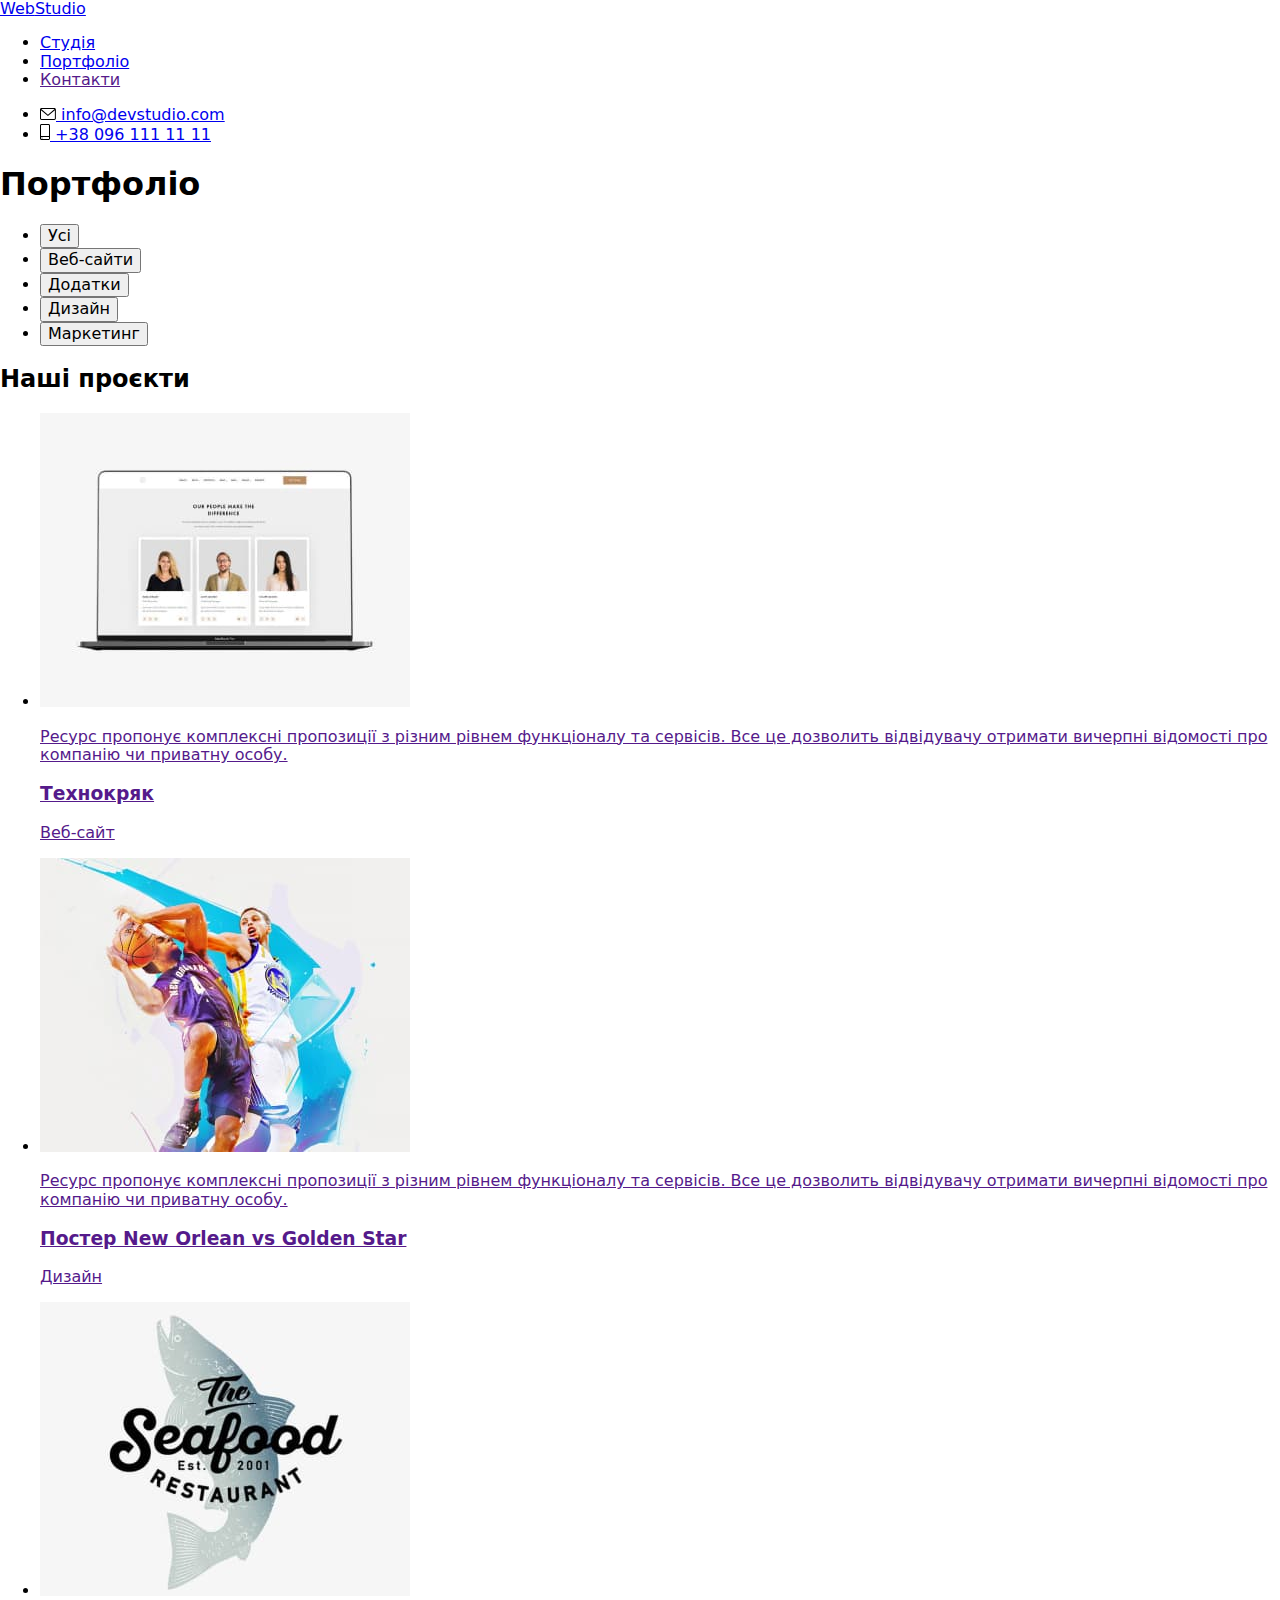
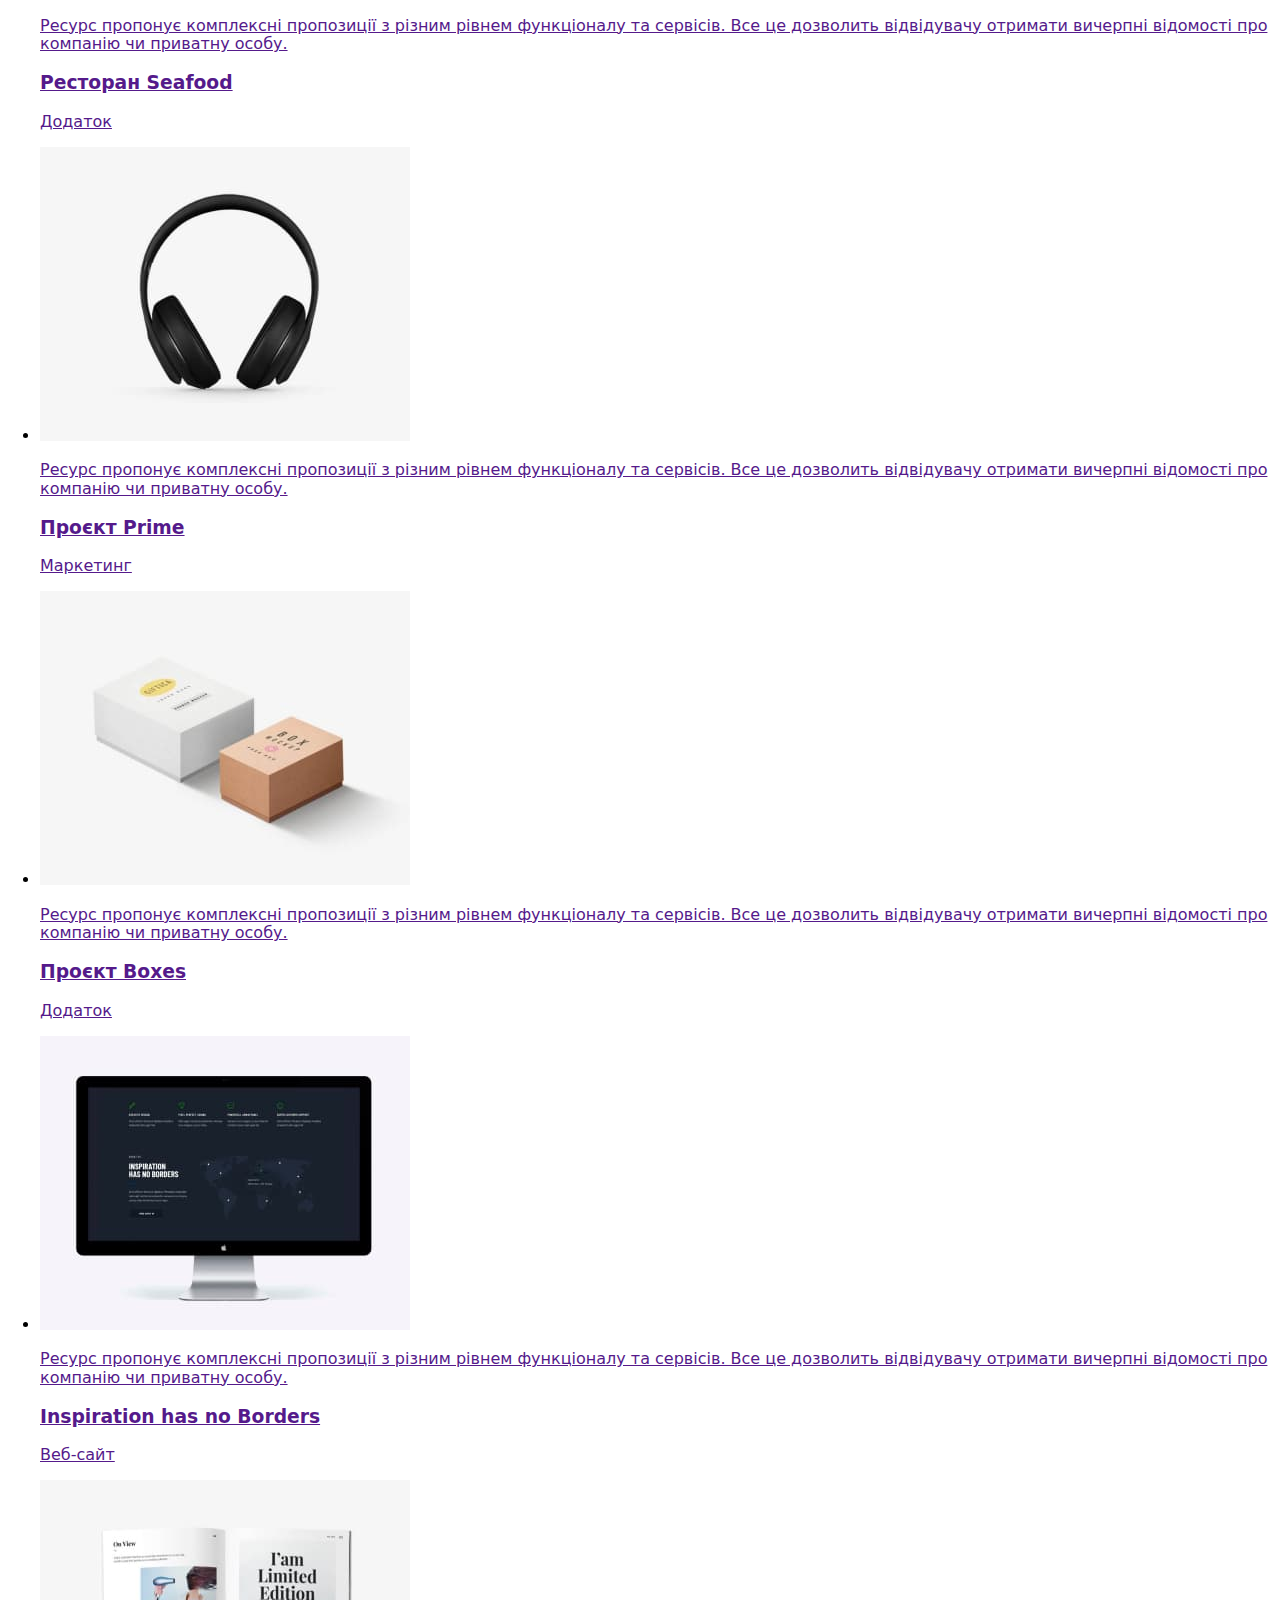
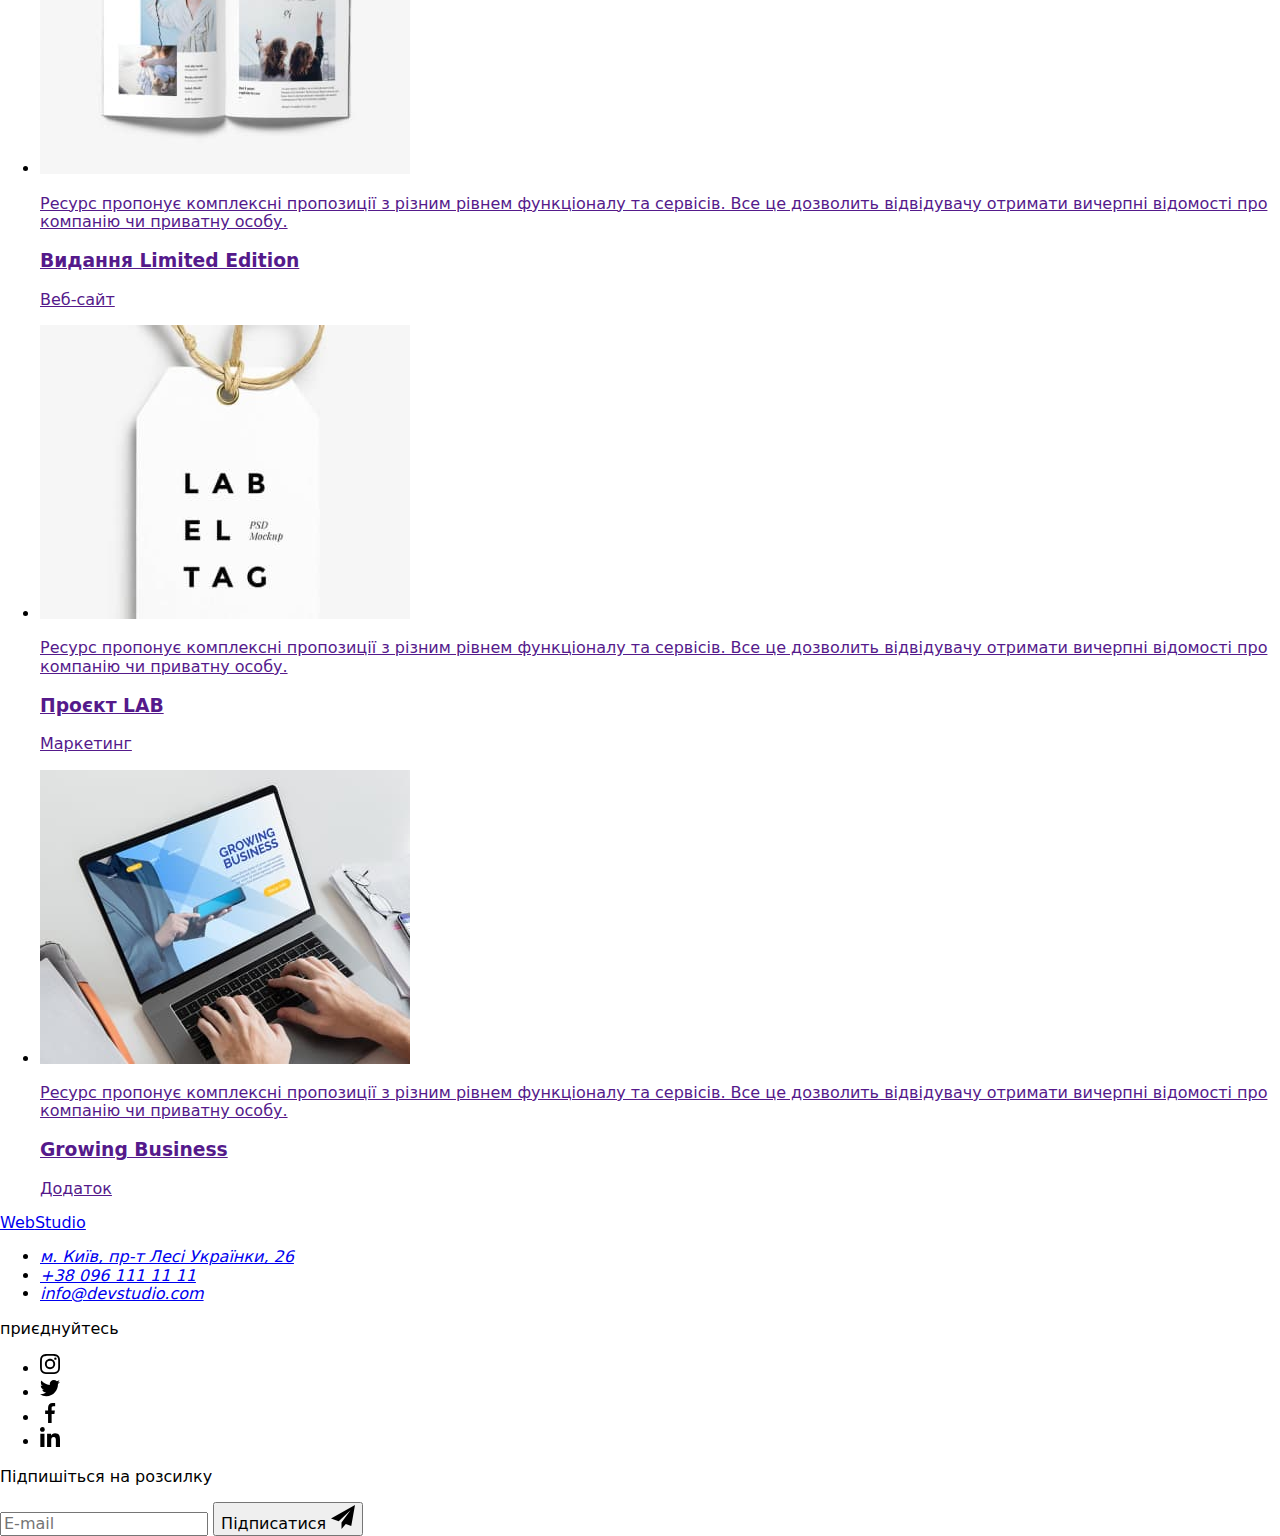
==== portfolio.html @ d689aec4 "BEM ready" ====
<!DOCTYPE html>
<html lang="uk">
<head>
    <meta charset="UTF-8">
    <meta http-equiv="X-UA-Compatible" content="IE=edge">
    <meta name="viewport" content="width=device-width, initial-scale=1.0">
    <link rel="preconnect" href="https://fonts.googleapis.com">
    <link rel="preconnect" href="https://fonts.gstatic.com" crossorigin>
    <link href="https://fonts.googleapis.com/css2?family=Raleway:wght@700&family=Roboto:wght@400;500;700;900&display=swap"
        rel="stylesheet">
    <link rel="stylesheet" href="https://cdnjs.cloudflare.com/ajax/libs/modern-normalize/1.1.0/modern-normalize.min.css">
        <link rel="stylesheet" href="./css/_style.css">
    <title>Portfolio</title>
</head>
<body>
    <!-- Header -->
    <header class="page-header">
        <div class="container page-header__container">
    
            <nav class="header-navigation">
                <a href="./index.html" class="logo"><span class="logo__item">Web</span>Studio</a>
                <ul class="nav-list header-navigation__nav-list">
                    <li class="nav-list__item">
                        <a href="./index.html" class="nav-list__link">Студія</a>
                    </li>
                    <li class="nav-list__item">
                        <a href="./portfolio.html" class="nav-list__link nav-list__link--current">Портфоліо</a>
                    </li>
                    <li class="nav-list__item">
                        <a href="" class="nav-list__link">Контакти</a>
                    </li>
                </ul>
            </nav>
    
            <ul class="contact-list">
                <li class="contact-list__item">
                    <a href="mailto:info@devstudio.com" class="contact-list__link">
                        <svg class="contact-list__icon" width="16px" height="12px">
                            <use href="./images/sprite.svg#icon-mail"></use>
                        </svg>
                        info@devstudio.com
                    </a>
                </li>
                <li class="contact-list__item">
                    <a href="tel:+380961111111" class="contact-list__link">
                        <svg class="contact-list__icon" width="10px" height="16px">
                            <use href="./images/sprite.svg#icon-phone"></use>
                        </svg>
                        +38 096 111 11 11
                    </a>
                </li>
            </ul>
    
        </div>
    </header>
    <!-- Main -->
    <main>
        <!-- Portfolio -->
        <section class="section-portfolio">
            <div class="container">
                <h1 class="section-portfolio__title section-portfolio__title--visually-hidden">Портфоліо</h1>
                
                <ul class="filter-list">
                    <li class="filter-list__item">
                        <button type="button" class="button filter-list__button">
                            Усі
                        </button>
                    </li>
                    <li class="filter-list__item">
                        <button type="button" class="button filter-list__button">
                            Веб-сайти
                        </button>
                    </li>
                    <li class="filter-list__item">
                        <button type="button" class="button filter-list__button">
                            Додатки
                        </button>
                    </li>
                    <li class="filter-list__item">
                        <button type="button" class="button filter-list__button">
                            Дизайн
                        </button>
                    </li>
                    <li class="filter-list__item">
                        <button type="button" class="button filter-list__button">
                            Маркетинг
                        </button>
                    </li>
                </ul>

                <h2 class="section-portfolio__title section-portfolio__title--visually-hidden">Наші проєкти</h2>
                <ul class="projects-list">
                    <li class="projects-list__item">
                        <a href="" class="projects-list__link">
                            <div class="projects-list__thumb">
                                <img src="./images/technoquack.jpg" alt="Веб сайт Технокряк" width="370">
                                <div class="projects-list__overlay">
                                    <div class="projects-list__desc">
                                        <p>
                                            Ресурс пропонує комплексні пропозиції з різним рівнем функціоналу та сервісів. Все це дозволить відвідувачу
                                            отримати
                                            вичерпні відомості про компанію чи приватну особу.
                                        </p>
                                    </div>
                                </div>
                            </div>
                            <div class="projects-list__content">
                                <h3 class="projects-list__title">Технокряк</h3>
                                <p class="projects-list__name">Веб-сайт</p>
                            </div>
                        </a>
                    </li>
                    
                    <li class="projects-list__item">
                        <a href="" class="projects-list__link">
                            <div class="projects-list__thumb">
                                <img src="./images/poster.jpg" alt="Постер New Orlean vs Golden Star" width="370">
                                <div class="projects-list__overlay">
                                    <div class="projects-list__desc">
                                        <p>
                                            Ресурс пропонує комплексні пропозиції з різним рівнем функціоналу та сервісів. Все це дозволить відвідувачу
                                            отримати
                                            вичерпні відомості про компанію чи приватну особу.
                                        </p>
                                    </div>
                                </div>
                            </div>
                            <div class="projects-list__content">
                                <h3 class="projects-list__title">Постер New Orlean vs Golden Star</h3>
                                <p class="projects-list__name">Дизайн</p>
                            </div>
                        </a>
                    </li>
                    
                    <li class="projects-list__item">
                        <a href="" class="projects-list__link">
                            <div class="projects-list__thumb">
                                <img src="./images/restaurant.jpg" alt="Ресторан Seafood" width="370">
                                <div class="projects-list__overlay">
                                    <div class="projects-list__desc">
                                        <p>
                                            Ресурс пропонує комплексні пропозиції з різним рівнем функціоналу та сервісів. Все це дозволить відвідувачу
                                            отримати
                                            вичерпні відомості про компанію чи приватну особу.
                                        </p>
                                    </div>
                                </div>
                            </div>
                            <div class="projects-list__content">
                                <h3 class="projects-list__title">Ресторан Seafood</h3>
                                <p class="projects-list__name">Додаток</p>
                            </div>
                        </a>
                    </li>
                    
                    <li class="projects-list__item">
                        <a href="" class="projects-list__link">
                            <div class="projects-list__thumb">
                                <img src="./images/project-prime.jpg" alt="Проєкт Prime" width="370">
                                <div class="projects-list__overlay">
                                    <div class="projects-list__desc">
                                        <p>
                                            Ресурс пропонує комплексні пропозиції з різним рівнем функціоналу та сервісів. Все це дозволить відвідувачу
                                            отримати
                                            вичерпні відомості про компанію чи приватну особу.
                                        </p>
                                    </div>
                                </div>
                            </div>
                            <div class="projects-list__content">
                                <h3 class="projects-list__title">Проєкт Prime</h3>
                                <p class="projects-list__name">Маркетинг</p>
                            </div>
                        </a>
                    </li>
                    
                    <li class="projects-list__item">
                        <a href="" class="projects-list__link">
                            <div class="projects-list__thumb">
                                <img src="./images/project-boxes.jpg" alt="Проєкт Boxes" width="370">
                                <div class="projects-list__overlay">
                                    <div class="projects-list__desc">
                                        <p>
                                            Ресурс пропонує комплексні пропозиції з різним рівнем функціоналу та сервісів. Все це дозволить відвідувачу
                                            отримати
                                            вичерпні відомості про компанію чи приватну особу.
                                        </p>
                                    </div>
                                </div>
                            </div>
                            <div class="projects-list__content">
                                <h3 class="projects-list__title">Проєкт Boxes</h3>
                                <p class="projects-list__name">Додаток</p>
                            </div>
                        </a>
                    </li>
                    
                    <li class="projects-list__item">
                        <a href="" class="projects-list__link">
                            <div class="projects-list__thumb">
                                <img src="./images/inspiration.jpg" alt="Inspiration has no Borders" width="370">
                                <div class="projects-list__overlay">
                                    <div class="projects-list__desc">
                                        <p>
                                            Ресурс пропонує комплексні пропозиції з різним рівнем функціоналу та сервісів. Все це дозволить відвідувачу
                                            отримати
                                            вичерпні відомості про компанію чи приватну особу.
                                        </p>
                                    </div>
                                </div>
                            </div>
                            <div class="projects-list__content">
                                <h3 class="projects-list__title">Inspiration has no Borders</h3>
                                <p class="projects-list__name">Веб-сайт</p>
                            </div>
                        </a>
                    </li>
                    
                    <li class="projects-list__item">
                        <a href="" class="projects-list__link">
                            <div class="projects-list__thumb">
                                <img src="./images/limited-edition.jpg" alt="Видання Limited Edition" width="370">
                                <div class="projects-list__overlay">
                                    <div class="projects-list__desc">
                                        <p>
                                            Ресурс пропонує комплексні пропозиції з різним рівнем функціоналу та сервісів. Все це дозволить відвідувачу
                                            отримати
                                            вичерпні відомості про компанію чи приватну особу.
                                        </p>
                                    </div>
                                </div>
                            </div>
                            <div class="projects-list__content">
                                <h3 class="projects-list__title">Видання Limited Edition</h3>
                                <p class="projects-list__name">Веб-сайт</p>
                            </div>
                        </a>
                    </li>
                    
                    <li class="projects-list__item">
                        <a href="" class="projects-list__link">
                            <div class="projects-list__thumb">
                                <img src="./images/project-lab.jpg" alt="Проєкт LAB" width="370">
                                <div class="projects-list__overlay">
                                    <div class="projects-list__desc">
                                        <p>
                                            Ресурс пропонує комплексні пропозиції з різним рівнем функціоналу та сервісів. Все це дозволить відвідувачу
                                            отримати
                                            вичерпні відомості про компанію чи приватну особу.
                                        </p>
                                    </div>
                                </div>
                            </div>
                            <div class="projects-list__content">
                                <h3 class="projects-list__title">Проєкт LAB</h3>
                                <p class="projects-list__name">Маркетинг</p>
                            </div>
                        </a>
                    </li>
                    
                    <li class="projects-list__item">
                        <a href="" class="projects-list__link">
                            <div class="projects-list__thumb">
                                <img src="./images/growing-business.jpg" alt="Growing Business" width="370">
                                <div class="projects-list__overlay">
                                    <div class="projects-list__desc">
                                        <p>
                                            Ресурс пропонує комплексні пропозиції з різним рівнем функціоналу та сервісів. Все це дозволить відвідувачу
                                            отримати
                                            вичерпні відомості про компанію чи приватну особу.
                                        </p>
                                    </div>
                                </div>
                            </div>
                            <div class="projects-list__content">
                                <h3 class="projects-list__title">Growing Business</h3>
                                <p class="projects-list__name">Додаток</p>
                            </div>
                        </a>
                    </li>
                </ul>
            </div>
        </section>
    </main>
    <!-- Footer -->
    <footer class="page-footer">
        <div class="container page-footer__container">
            <div class="footer-wrap">
                <a href="./index.html" class="logo footer-wrap__logo"><span class="logo__item">Web</span>Studio</a>
                <address class="footer-wrap__address">
                    <ul class="address-list">
                        <li class="address-list__item"><a href="https://goo.gl/maps/1HNyTjw8M6VzgT2s9"
                                class="address-list__link address-list__link--white">м. Київ, пр-т Лесі Українки, 26</a>
                        </li>
                        <li class="address-list__item"><a href="tel:+380961111111" class="address-list__link">+38 096 111 11
                                11</a></li>
                        <li class="address-list__item"><a href="mailto:info@devstudio.com"
                                class="address-list__link">info@devstudio.com</a></li>
                    </ul>
                </address>
            </div>
            <div class="footer-links">
                <p class="footer-links__title">
                    приєднуйтесь
                </p>
                <ul class="social-links">
                    <li class="social-links__item">
                        <a href="https://www.instagram.com/" class="social-links__link social-links__link--footer"
                            target="_blank">
                            <svg class="social-links__icon" width="20" height="20">
                                <use href="./images/sprite.svg#icon-instagram"></use>
                            </svg>
                        </a>
                    </li>
                    <li class="social-links__item">
                        <a href="https://twitter.com/" class="social-links__link social-links__link--footer"
                            target="_blank">
                            <svg class="social-links__icon" width="20" height="20">
                                <use href="./images/sprite.svg#icon-twitter"></use>
                            </svg>
                        </a>
                    </li>
                    <li class="social-links__item">
                        <a href="https://www.facebook.com/" class="social-links__link social-links__link--footer"
                            target="_blank">
                            <svg class="social-links__icon" width="20" height="20">
                                <use href="./images/sprite.svg#icon-facebook"></use>
                            </svg>
                        </a>
                    </li>
                    <li class="social-links__item">
                        <a href="https://www.linkedin.com/" class="social-links__link social-links__link--footer"
                            target="_blank">
                            <svg class="social-links__icon" width="20" height="20">
                                <use href="./images/sprite.svg#icon-linkedin"></use>
                            </svg>
                        </a>
                    </li>
                </ul>
            </div>
            <div class="footer-subscribe">
                <p class="footer-subscribe__title">Підпишіться на розсилку</p>
                <div class="footer-subscribe__container">
                    <form class="subscribe-form">
                        <label class="subscribe-form__field">
                            <input class="subscribe-form__input" type="email" name="email" placeholder="E-mail">
                        </label>
                        <button type="submit" class="button subscribe-form__button">Підписатися
                            <svg class="button__img" width="24" height="24">
                                <use href="./images/sprite.svg#icon-send"></use>
                            </svg>
                        </button>
                    </form>
                </div>
            </div>
        </div>
    </footer>
</body>
</html>
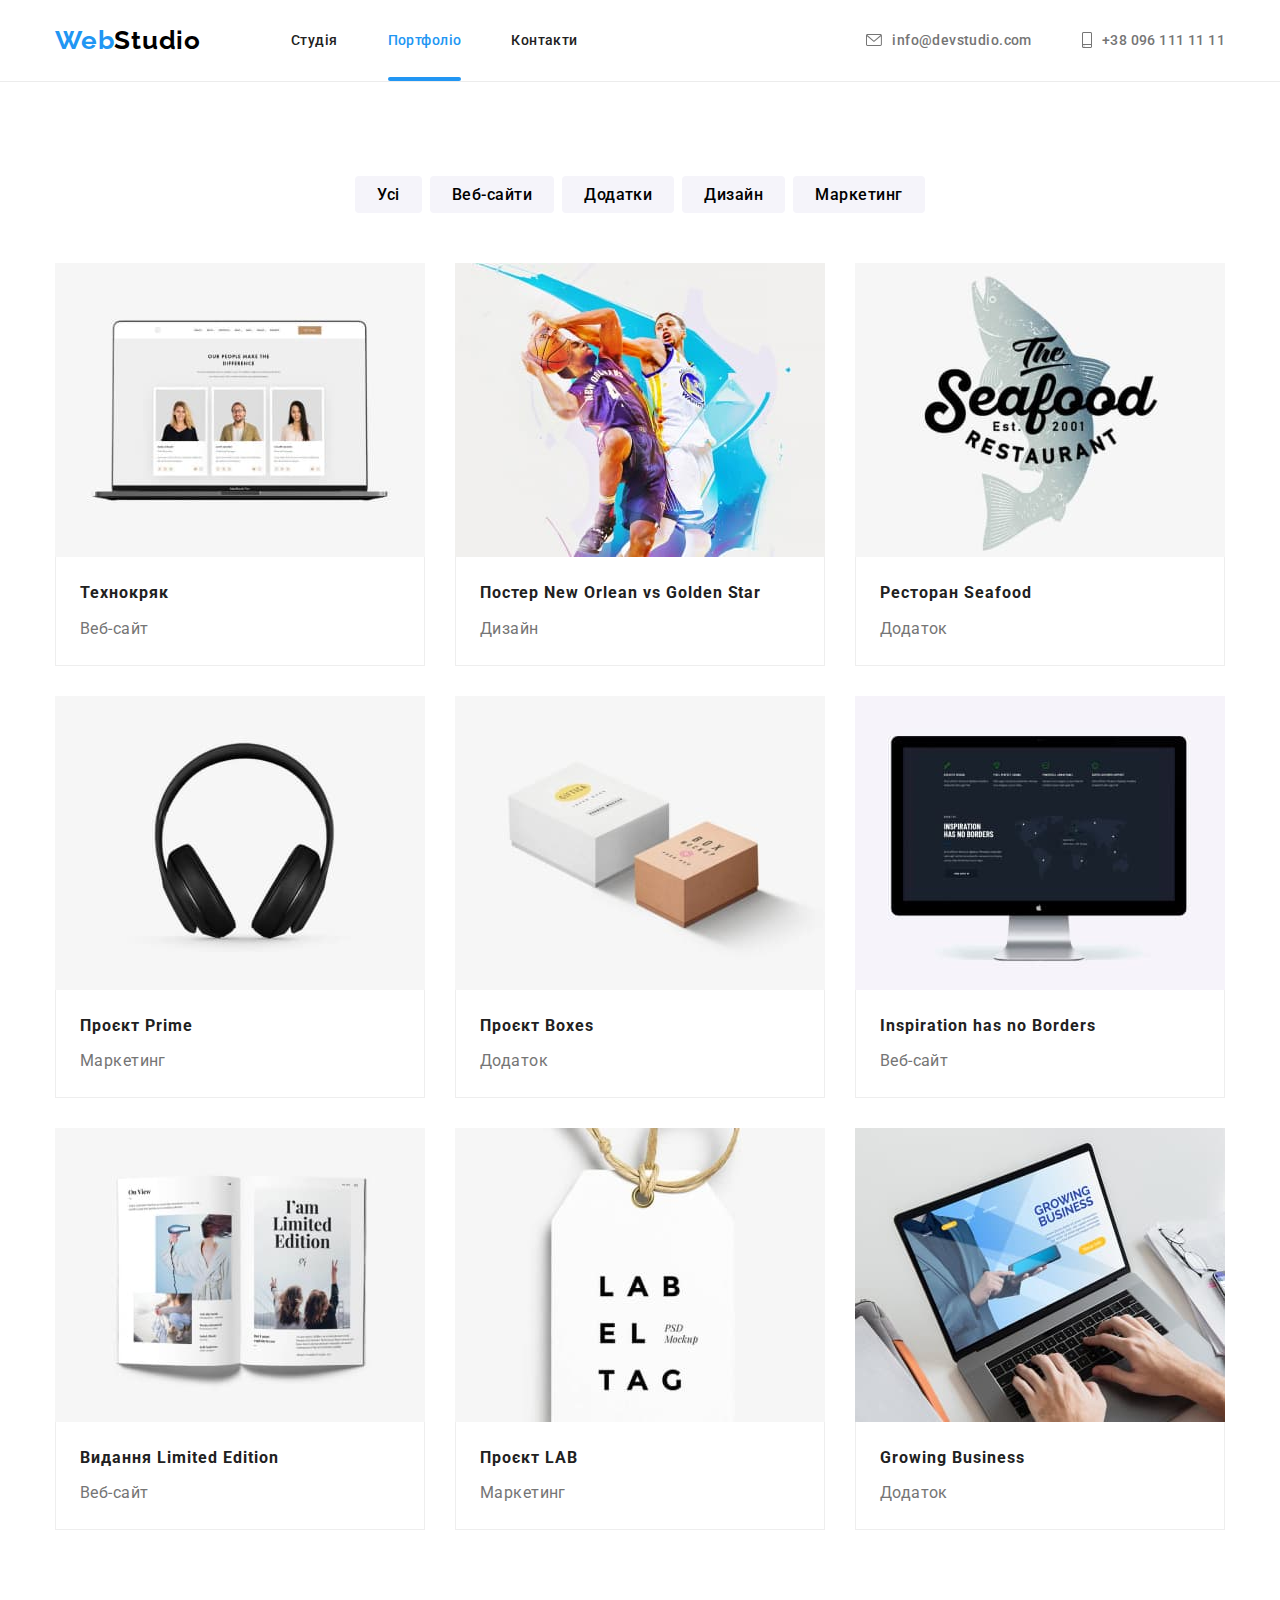
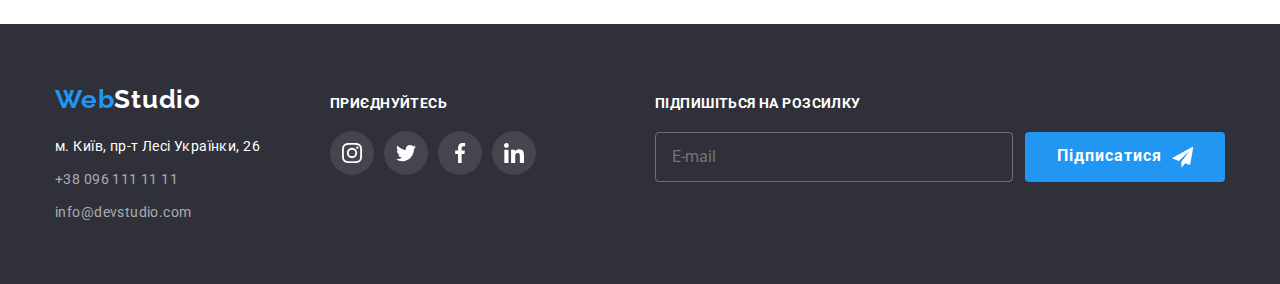
==== commit e1934c51: "scss done" ====
--- a/portfolio.html
+++ b/portfolio.html
@@ -8,8 +8,8 @@
     <link rel="preconnect" href="https://fonts.gstatic.com" crossorigin>
     <link href="https://fonts.googleapis.com/css2?family=Raleway:wght@700&family=Roboto:wght@400;500;700;900&display=swap"
         rel="stylesheet">
-    <link rel="stylesheet" href="https://cdnjs.cloudflare.com/ajax/libs/modern-normalize/1.1.0/modern-normalize.min.css">
-        <link rel="stylesheet" href="./css/_style.css">
+    <!-- <link rel="stylesheet" href="https://cdnjs.cloudflare.com/ajax/libs/modern-normalize/1.1.0/modern-normalize.min.css"> -->
+    <link rel="stylesheet" href="./css/portfolio.min.css">
     <title>Portfolio</title>
 </head>
 <body>
--- a/css/portfolio.min.css
+++ b/css/portfolio.min.css
@@ -0,0 +1 @@
+/*! modern-normalize v1.1.0 | MIT License | https://github.com/sindresorhus/modern-normalize */*,::after,::before{box-sizing:border-box}html{-moz-tab-size:4;-o-tab-size:4;tab-size:4}html{line-height:1.15;-webkit-text-size-adjust:100%}body{margin:0}body{font-family:system-ui,-apple-system,"Segoe UI",Roboto,Helvetica,Arial,sans-serif,"Apple Color Emoji","Segoe UI Emoji"}hr{height:0;color:inherit}abbr[title]{-webkit-text-decoration:underline dotted;text-decoration:underline dotted}b,strong{font-weight:bolder}code,kbd,pre,samp{font-family:ui-monospace,SFMono-Regular,Consolas,"Liberation Mono",Menlo,monospace;font-size:1em}small{font-size:80%}sub,sup{font-size:75%;line-height:0;position:relative;vertical-align:baseline}sub{bottom:-0.25em}sup{top:-0.5em}table{text-indent:0;border-color:inherit}button,input,optgroup,select,textarea{font-family:inherit;font-size:100%;line-height:1.15;margin:0}button,select{text-transform:none}[type=button],[type=reset],[type=submit],button{-webkit-appearance:button}::-moz-focus-inner{border-style:none;padding:0}:-moz-focusring{outline:1px dotted ButtonText}:-moz-ui-invalid{box-shadow:none}legend{padding:0}progress{vertical-align:baseline}::-webkit-inner-spin-button,::-webkit-outer-spin-button{height:auto}[type=search]{-webkit-appearance:textfield;outline-offset:-2px}::-webkit-search-decoration{-webkit-appearance:none}::-webkit-file-upload-button{-webkit-appearance:button;font:inherit}summary{display:list-item}h1,h2,h3,h4,h5,h6,p,ul{margin:0}ul{padding-left:0}img{display:block;max-width:100%;height:auto}body{color:var(--primary-text-color);font-family:"Roboto",sans-serif;letter-spacing:.03em;font-size:14px}.container{width:1200px;margin:0 auto;padding:0 15px}.button{padding:10px 32px;color:#fff;background-color:#2196f3;cursor:pointer;border:none;font-weight:700;font-family:inherit;font-size:16px;line-height:1.9;letter-spacing:.06em;border-radius:4px}.page-header{border-bottom:1px solid #ececec}.page-header__container{display:flex;align-items:center}.header-navigation{display:flex;align-items:center}.logo{display:block;color:#000;font-family:"Raleway",sans-serif;font-size:26px;font-weight:700;line-height:1.2;letter-spacing:.03em;text-decoration:none}.logo__item{color:#2196f3}.nav-list{display:flex;list-style:none}.header-navigation__nav-list{margin-left:90px}.nav-list__item:not(:first-child){margin-left:50px}.nav-list__link{text-decoration:none;position:relative;display:block;padding:32px 0;font-weight:500;color:#212121;line-height:1.2;transition:color 250ms cubic-bezier(0.4, 0, 0.2, 1)}.nav-list__link--current{color:#2196f3}.nav-list__link--current::after{content:"";position:absolute;left:0;bottom:0;display:block;width:100%;height:4px;border-radius:2px;background-color:#2196f3}.nav-list__link:hover,.nav-list__link:focus{color:#2196f3}.contact-list{list-style:none;display:flex;align-items:center;margin-left:auto}.contact-list__item:not(:first-child){margin-left:50px}.contact-list__link{text-decoration:none;display:flex;align-items:center;padding:32px 0;color:#757575;font-weight:500;line-height:1.2;transition:color 250ms cubic-bezier(0.4, 0, 0.2, 1)}.contact-list__link:hover,.contact-list__link:focus{color:#2196f3}.contact-list__icon{fill:currentColor;margin-right:10px}.social-links{display:flex;align-items:center;justify-content:center;list-style:none}.social-links__item:not(:first-child){margin-left:10px}.social-links__link{display:flex;width:44px;height:44px;justify-content:center;align-items:center;border-radius:50%;color:#afb1b8;background-color:#fff;transition:color 250ms cubic-bezier(0.4, 0, 0.2, 1),background-color 250ms cubic-bezier(0.4, 0, 0.2, 1)}.social-links__link:hover,.social-links__link:focus{background-color:#2196f3;color:#fff}.social-links__icon{fill:currentColor}.page-footer{background-color:#2f303a;padding:60px 0}.page-footer__container{display:flex;align-items:baseline}.footer-wrap__logo{color:#fff;padding:0;margin-bottom:20px}.footer-wrap__address{font-style:normal}.address-list{list-style:none}.address-list__item:not(:last-child){margin-bottom:9px}.address-list__link{color:rgba(255,255,255,.6);line-height:1.7;text-decoration:none;transition:color 250ms cubic-bezier(0.4, 0, 0.2, 1)}.address-list__link--white{color:#fff}.address-list__link:hover,.address-list__link:focus{color:#2196f3}.footer-links{margin-left:70px}.footer-links__title{text-transform:uppercase;font-weight:700;line-height:1.1;color:#fff;margin-bottom:20px}.social-links__link--footer{background-color:rgba(255,255,255,.1);color:#fff}.footer-subscribe{margin-left:auto}.footer-subscribe__title{margin-bottom:20px;font-weight:700;line-height:1.2;text-transform:uppercase;color:#fff}.footer-subscribe__container,.subscribe-form{display:flex}.subscribe-form__input{width:358px;height:50px;padding-left:16px;background-color:rgba(0,0,0,0);border:1px solid rgba(255,255,255,.3);border-radius:4px;font-size:16px;font-weight:400;line-height:1.25;color:#fff}.subscribe-form__button{margin-left:12px;display:flex;align-items:center;width:200px;height:50px}.button__img{margin-left:10px;fill:#fff}.section-portfolio{padding:94px 0}.section-portfolio__title--visually-hidden{position:absolute;width:1px;height:1px;margin:-1px;border:0;padding:0;white-space:nowrap;-webkit-clip-path:inset(100%);clip-path:inset(100%);clip:rect(0 0 0 0);overflow:hidden}.filter-list{display:flex;justify-content:center;padding-bottom:50px;list-style:none}.filter-list__item:not(:first-child){margin-left:8px}.filter-list__button{padding:6px 22px;color:var(--secondary-text-color);background-color:#f5f4fa;cursor:pointer;font-weight:500;line-height:1.6;letter-spacing:.03em;text-align:center;transition:color 250ms cubic-bezier(0.4, 0, 0.2, 1),background-color 250ms cubic-bezier(0.4, 0, 0.2, 1),box-shadow 250ms cubic-bezier(0.4, 0, 0.2, 1)}.filter-list__button:hover,.filter-list__button:focus{color:#fff;background-color:#2196f3;cursor:pointer;border:none;font-weight:500;font-size:16px;line-height:1.6;text-align:center;box-shadow:0px 3px 1px rgba(0,0,0,.1),0px 1px 2px rgba(0,0,0,.08),0px 2px 2px rgba(0,0,0,.12)}.projects-list{display:flex;flex-wrap:wrap;margin-left:-30px;margin-top:-30px;list-style:none}.projects-list__item{flex-basis:calc(33.3333333333% - 30px);margin-left:30px;margin-top:30px}.projects-list__link{text-decoration:none;display:block;color:#757575;transition:box-shadow 250ms cubic-bezier(0.4, 0, 0.2, 1)}.projects-list__link:hover,.projects-list__link:focus{box-shadow:0px 1px 1px rgba(0,0,0,.12),0px 4px 4px rgba(0,0,0,.06),1px 4px 6px rgba(0,0,0,.16)}.projects-list__thumb{position:relative;overflow:hidden}.projects-list__overlay{position:absolute;width:100%;height:100%;background-color:rgba(33,150,243,.9);opacity:0;transform:translateY(0);transition:transform 250ms cubic-bezier(0.4, 0, 0.2, 1),opacity 250ms cubic-bezier(0.4, 0, 0.2, 1)}.projects-list__link:hover .projects-list__overlay,.projects-list__link:focus .projects-list__overlay{transform:translateY(-100%);opacity:.9}.projects-list__desc{position:absolute;top:50%;left:50%;transform:translate(-50%, -50%);width:322px;font-weight:400;font-size:18px;line-height:1.6;color:#fff;opacity:0;transition:opacity 250ms cubic-bezier(0.4, 0, 0.2, 1)}.projects-list__link:hover .projects-list__desc,.projects-list__link:focus .projects-list__desc{opacity:1}.projects-list__content{padding:20px 24px;border:1px solid #eee;border-top:none;background-color:#fff}.projects-list__title{color:#212121;font-weight:700;font-size:18;line-height:2;letter-spacing:.06em}.projects-list__name{margin-top:4px;font-size:16px;line-height:1.9}/*# sourceMappingURL=portfolio.min.css.map */